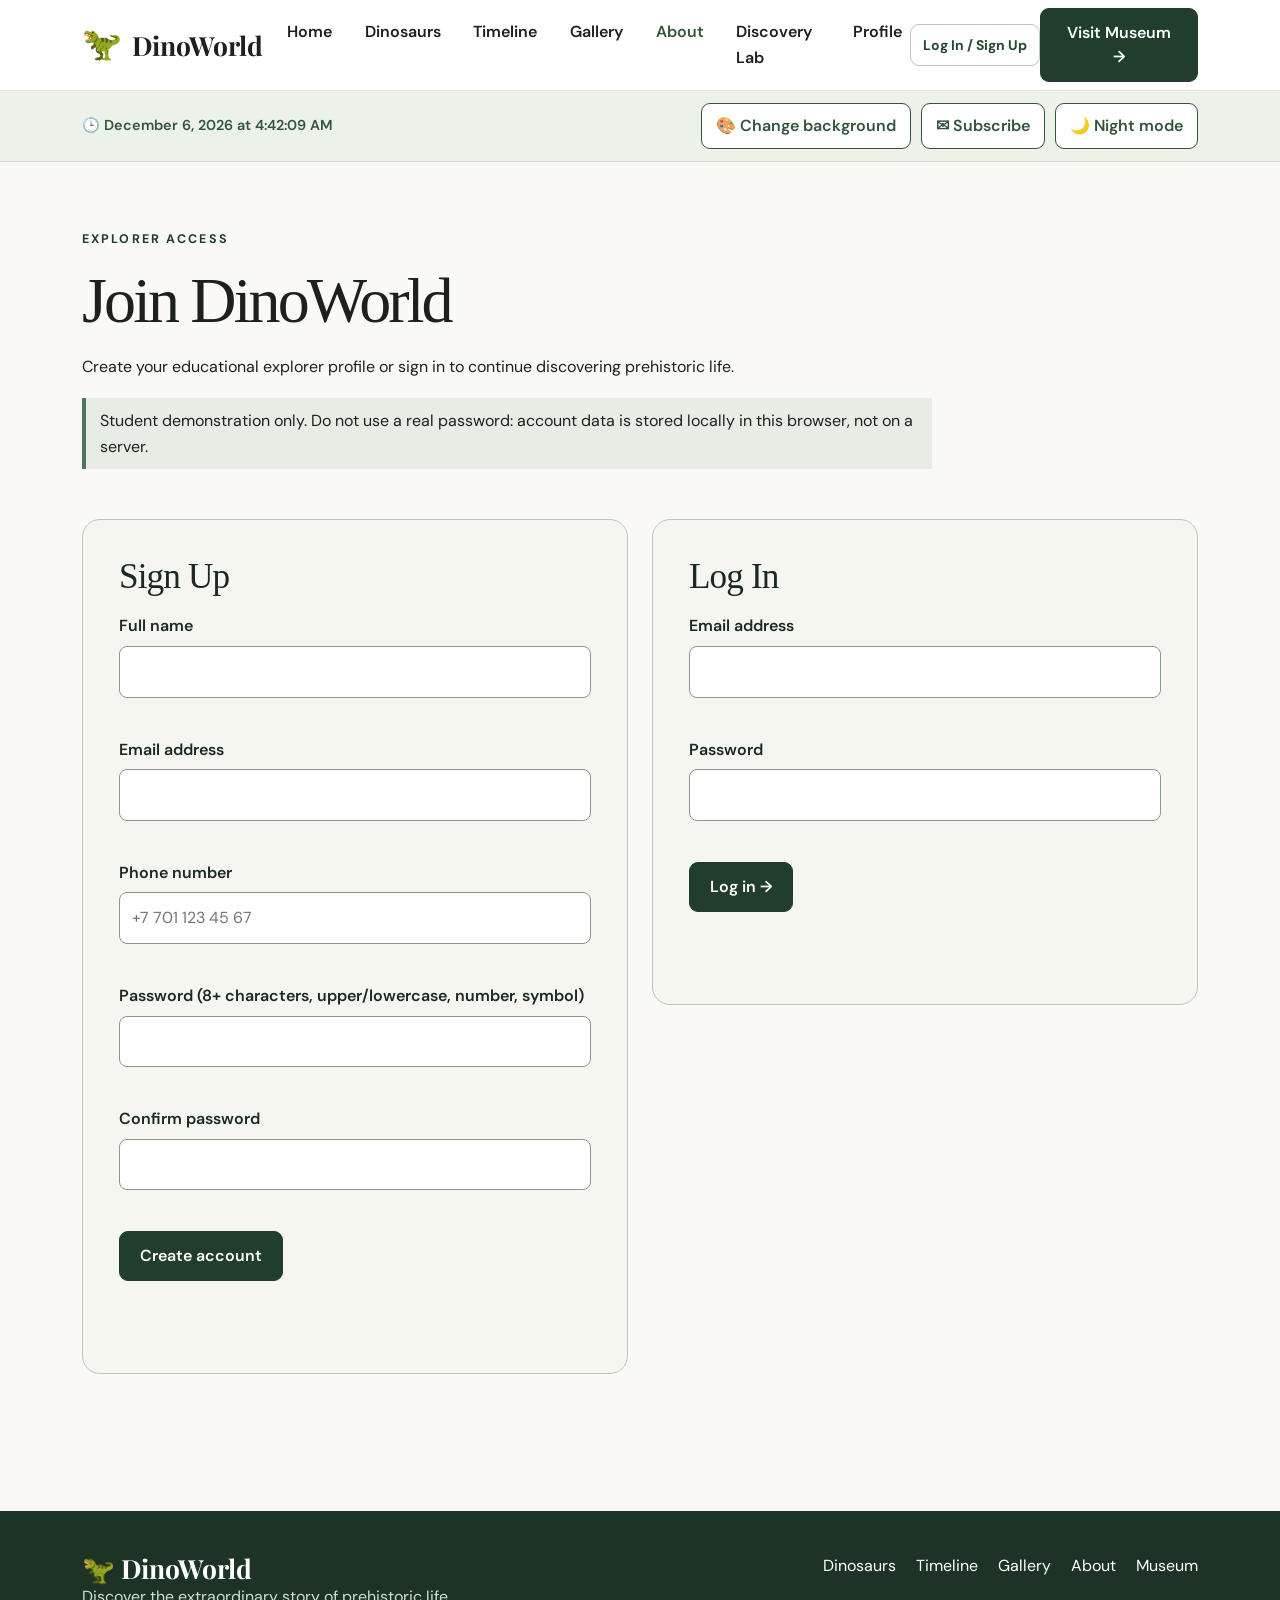
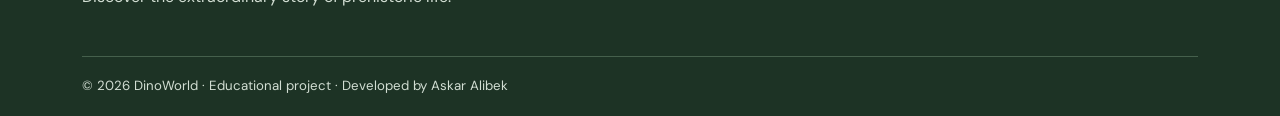
==== account.html @ 9ef6186b "Publish DinoWorld final project" ====
<!DOCTYPE html>
<html lang="en">
 <head>
  <meta charset="utf-8"/>
  <meta content="width=device-width, initial-scale=1" name="viewport"/>
  <title>
   Account | DinoWorld
  </title>
  <link href="https://cdn.jsdelivr.net/npm/bootstrap@5.3.3/dist/css/bootstrap.min.css" rel="stylesheet"/>
  <link href="css/style.css" rel="stylesheet"/>
 </head>
 <body>
  <header class="site-header">
   <nav aria-label="Main navigation" class="navbar navbar-expand-lg dino-navbar">
    <div class="container">
     <a class="navbar-brand brand" href="index.html">
      <span aria-hidden="true" class="brand-mark">
       🦖
      </span>
      DinoWorld
     </a>
     <button aria-controls="dinoNavigation" aria-expanded="false" aria-label="Toggle navigation" class="navbar-toggler" data-bs-target="#dinoNavigation" data-bs-toggle="collapse" type="button">
      <span class="navbar-toggler-icon">
      </span>
     </button>
     <div class="collapse navbar-collapse" id="dinoNavigation">
      <ul aria-label="Main pages" class="navbar-nav mx-auto mb-2 mb-lg-0">
       <li class="nav-item">
        <a class="nav-link" href="index.html">
         Home
        </a>
       </li>
       <li class="nav-item">
        <a class="nav-link" href="dinosaurs.html">
         Dinosaurs
        </a>
       </li>
       <li class="nav-item">
        <a class="nav-link" href="timeline.html">
         Timeline
        </a>
       </li>
       <li class="nav-item">
        <a class="nav-link" href="gallery.html">
         Gallery
        </a>
       </li>
       <li class="nav-item">
        <a aria-current="page" class="nav-link active" href="about.html">
         About
        </a>
       </li>
       <li class="nav-item">
        <a class="nav-link" href="discovery.html">
         Discovery Lab
        </a>
       </li>
       <li class="nav-item">
        <a class="nav-link" href="profile.html">
         Profile
        </a>
       </li>
      </ul>
      <a class="dino-signup-link" href="account.html">
       Log In / Sign Up
      </a>
      <a class="btn btn-success dino-btn nav-visit" href="museum.html">
       Visit Museum →
      </a>
     </div>
    </div>
   </nav>
  </header>
  <div class="a4-tools">
   <div class="container a4-tools-inner">
    <div aria-live="off" class="a4-clock">
     🕒
     <span id="a4-clock">
      Loading date and time...
     </span>
    </div>
    <div class="a4-tools-actions">
     <button class="a4-button" id="a4-color-button" type="button">
      🎨 Change background
     </button>
     <button class="a4-button" id="a4-open-popup" type="button">
      ✉ Subscribe
     </button>
     <button aria-pressed="false" class="a5-theme-button a4-button" type="button">
      🌙 Night mode
     </button>
    </div>
   </div>
  </div>
  <main>
   <section class="section final-intro">
    <div class="container">
     <div class="eyebrow">
      EXPLORER ACCESS
     </div>
     <h1>
      Join DinoWorld
     </h1>
     <p>
      Create your educational explorer profile or sign in to continue discovering prehistoric life.
     </p>
     <p class="final-warning">
      Student demonstration only. Do not use a real password: account data is stored locally in this browser, not on a server.
     </p>
     <div class="final-auth-grid">
      <div class="final-panel">
       <h2>
        Sign Up
       </h2>
       <form id="final-signup" novalidate="">
        <label for="reg-name">
         Full name
        </label>
        <input autocomplete="name" id="reg-name" name="name"/>
        <small class="final-error" data-error="name">
        </small>
        <label for="reg-email">
         Email address
        </label>
        <input autocomplete="email" id="reg-email" name="email"/>
        <small class="final-error" data-error="email">
        </small>
        <label for="reg-phone">
         Phone number
        </label>
        <input autocomplete="tel" id="reg-phone" name="phone" placeholder="+7 701 123 45 67" type="tel"/>
        <small class="final-error" data-error="phone">
        </small>
        <label for="reg-pass">
         Password (8+ characters, upper/lowercase, number, symbol)
        </label>
        <input autocomplete="new-password" id="reg-pass" name="password" type="password"/>
        <small class="final-error" data-error="password">
        </small>
        <label for="reg-confirm">
         Confirm password
        </label>
        <input autocomplete="new-password" id="reg-confirm" name="confirm" type="password"/>
        <small class="final-error" data-error="confirm">
        </small>
        <button class="btn btn-success dino-btn" type="submit">
         Create account
        </button>
        <p aria-live="polite" class="final-status" role="status">
        </p>
       </form>
      </div>
      <div class="final-panel">
       <h2>
        Log In
       </h2>
       <form id="final-login" novalidate="">
        <label for="login-email">
         Email address
        </label>
        <input autocomplete="email" id="login-email" name="email"/>
        <small class="final-error" data-error="email">
        </small>
        <label for="login-pass">
         Password
        </label>
        <input autocomplete="current-password" id="login-pass" name="password" type="password"/>
        <small class="final-error" data-error="password">
        </small>
        <button class="btn btn-success dino-btn" type="submit">
         Log in →
        </button>
        <p aria-live="polite" class="final-status" role="status">
        </p>
       </form>
      </div>
     </div>
    </div>
   </section>
  </main>
  <footer class="footer">
   <div class="container">
    <div class="footer-inner">
     <div>
      <a class="brand" href="index.html">
       🦖 DinoWorld
      </a>
      <p>
       Discover the extraordinary story of prehistoric life.
      </p>
     </div>
     <div class="footer-links">
      <a href="dinosaurs.html">
       Dinosaurs
      </a>
      <a href="timeline.html">
       Timeline
      </a>
      <a href="gallery.html">
       Gallery
      </a>
      <a href="about.html">
       About
      </a>
      <a href="museum.html">
       Museum
      </a>
     </div>
    </div>
    <div class="footer-bottom">
     © 2026 DinoWorld · Educational project · Developed by Askar Alibek
    </div>
   </div>
  </footer>
  <div class="a4-overlay" hidden="" id="a4-overlay">
   <div aria-labelledby="a4-dialog-title" aria-modal="true" class="a4-dialog" role="dialog">
    <button aria-label="Close popup" class="a4-close" id="a4-close-popup" type="button">
     ×
    </button>
    <div class="eyebrow">
     DinoWorld newsletter
    </div>
    <h2 id="a4-dialog-title">
     Stay curious
    </h2>
    <p>
     Get prehistoric discoveries in your inbox (demo form).
    </p>
    <form id="a4-subscribe-form" novalidate="">
     <label for="a4-subscribe-email">
      Email address
     </label>
     <input aria-describedby="a4-subscribe-error" autocomplete="email" id="a4-subscribe-email" name="email" type="text"/>
     <span class="a4-error" data-error-for="email" id="a4-subscribe-error">
     </span>
     <button class="a4-button" type="submit">
      Subscribe
     </button>
     <p aria-live="polite" id="a4-subscribe-status" role="status">
     </p>
    </form>
   </div>
  </div>
  <script src="https://cdn.jsdelivr.net/npm/bootstrap@5.3.3/dist/js/bootstrap.bundle.min.js">
  </script>
  <script defer="" src="js/main.js">
  </script>
  <script defer="" src="js/assignment6.js">
  </script>
  <script defer="" src="js/final.js">
  </script>
  <div aria-live="polite" id="a6-toast" role="status">
  </div>
 </body>
</html>
---- css/style.css ----
@import url('https://fonts.googleapis.com/css2?family=DM+Sans:wght@400;500;600;700&family=Playfair+Display:wght@500;600;700&display=swap');
:root {
    --green:#203e2b;
    --green2:#31563a;
    --cream:#faf9f5;
    --ink:#1c211c;
    --muted:#636961;
    --line:#e7e7df;
    --white:#fff;
    --radius:18px
}
* {
    box-sizing:border-box
}
html {
    scroll-behavior:smooth
}
body {
    margin:0;
    background:var(--cream);
    color:var(--ink);
    font-family:'DM Sans',Arial,sans-serif;
    font-size:16px;
    line-height:1.6
}
h1,h2,h3,.brand {
    font-family:'Playfair Display',Georgia,serif;
    line-height:1.17
}
h1 {
    font-size:clamp(2.8rem,5.3vw,5.2rem);
    letter-spacing:-.045em;
    margin:0 0 22px
}
h2 {
    font-size:clamp(2rem,3vw,3rem);
    margin:0 0 16px;
    letter-spacing:-.025em
}
h3 {
    font-size:1.45rem;
    margin:10px 0
}
p {
    margin:0 0 18px
}
a {
    color:inherit;
    text-decoration:none
}
img {
    display:block;
    max-width:100%;
    object-fit:cover
}
.container {
    width:min(1240px,calc(100% - 64px));
    margin:auto
}
.site-header {
    background:rgba(255,255,255,.96);
    border-bottom:1px solid var(--line)
}
.header-inner {
    min-height:84px;
    display:flex;
    align-items:center;
    justify-content:space-between;
    gap:22px
}
.brand {
    font-size:1.65rem;
    font-weight:700;
    display:flex;
    align-items:center;
    gap:10px;
    white-space:nowrap
}
.brand-mark {
    font-family:Arial;
    font-size:2rem;
    color:#806d48
}
.nav {
    display:flex;
    align-items:center;
    gap:clamp(12px,2.4vw,32px)
}
.nav a {
    font-size:.95rem;
    font-weight:600;
    border-bottom:2px solid transparent;
    padding:8px 0
}
.nav a:hover,.nav a.active {
    color:var(--green);
    border-color:var(--green)
}
.button {
    display:inline-flex;
    align-items:center;
    justify-content:center;
    gap:10px;
    border:1px solid var(--green);
    border-radius:12px;
    background:var(--green);
    color:white;
    padding:12px 22px;
    font-weight:700;
    font-size:.95rem;
    transition:transform .2s,background .2s,box-shadow .2s;
    cursor:pointer
}
.button:hover {
    transform:translateY(-2px);
    background:var(--green2);
    box-shadow:0 8px 22px #203e2b25
}
.button.outline {
    background:transparent;
    color:var(--green)
}
.button.outline:hover {
    background:#eaf0e9
}
.hero {
    min-height:440px;
    display:flex;
    align-items:center;
    background:linear-gradient(90deg,#f7f6f2 0%,#f7f6f2 34%,#f7f6f2ed 38%,#f7f6f200 59%),url('../images/hero.jpg') right center / auto 100% no-repeat
}
.hero-content {
    padding:72px 0;
    max-width:630px
}
.hero h1 span {
    color:var(--green)
}
.hero p {
    font-size:1.15rem;
    color:#4d554e;
    max-width:530px
}
.actions {
    display:flex;
    gap:16px;
    flex-wrap:wrap;
    margin-top:25px
}
.stats {
    background:#fff;
    border-bottom:1px solid var(--line)
}
.stats-inner {
    display:grid;
    grid-template-columns:repeat(4,1fr);
    gap:16px;
    padding:27px 0
}
.stat {
    display:flex;
    align-items:center;
    gap:15px;
    padding:5px 15px;
    border-right:1px solid var(--line)
}
.stat:last-child {
    border:0
}
.stat-icon {
    font-size:1.75rem
}
.stat strong {
    display:block;
    font-family:Georgia,serif;
    font-size:1.08rem
}
.stat small {
    color:var(--muted)
}
.section {
    padding:68px 0
}
.split {
    display:grid;
    grid-template-columns:1.1fr 1fr;
    gap:65px;
    align-items:center
}
.split img {
    width:100%;
    height:320px;
    border-radius:var(--radius)
}
.eyebrow {
    text-transform:uppercase;
    letter-spacing:.17em;
    font-weight:700;
    color:var(--green);
    font-size:.78rem;
    margin-bottom:14px
}
.page-intro {
    padding:68px 0 42px;
    background:radial-gradient(circle at 92% 8%,#e6eadc,transparent 32%),#f7f6f0
}
.page-intro p {
    max-width:660px;
    color:var(--muted);
    font-size:1.08rem
}
.grid {
    display:grid;
    grid-template-columns:repeat(3,1fr);
    gap:24px
}
.card {
    background:white;
    border:1px solid var(--line);
    border-radius:var(--radius);
    overflow:hidden;
    box-shadow:0 5px 20px #1a26120b;
    transition:transform .2s,box-shadow .2s
}
.card:hover {
    transform:translateY(-4px);
    box-shadow:0 14px 28px #1a261120
}
.card img {
    width:100%;
    height:210px
}
.card-body {
    padding:20px
}
.card-body p {
    color:var(--muted);
    font-size:.94rem
}
.tag {
    display:inline-block;
    border-radius:100px;
    background:#edf2e9;
    color:var(--green);
    font-size:.76rem;
    font-weight:700;
    padding:4px 11px
}
.card-link {
    color:var(--green);
    font-weight:700;
    border-bottom:1px solid var(--green)
}
.period {
    border-top:3px solid var(--green)
}
.gallery {
    display:grid;
    grid-template-columns:repeat(3,1fr);
    gap:16px
}
.gallery figure {
    margin:0;
    background:#fff;
    border:1px solid var(--line);
    border-radius:16px;
    overflow:hidden
}
.gallery img {
    width:100%;
    height:240px
}
.gallery figcaption {
    padding:12px 16px;
    font-weight:600
}
.table-wrap {
    overflow-x:auto;
    background:white;
    border:1px solid var(--line);
    border-radius:16px
}
table {
    width:100%;
    border-collapse:collapse;
    min-width:580px
}
th,td {
    text-align:left;
    padding:17px 20px;
    border-bottom:1px solid var(--line)
}
th {
    background:#eaf0e9;
    color:var(--green)
}
tr:last-child td {
    border-bottom:0
}
.form-card {
    background:#fff;
    padding:30px;
    border-radius:18px;
    border:1px solid var(--line)
}
.form-row {
    display:grid;
    grid-template-columns:1fr 1fr;
    gap:16px
}
.field {
    margin-bottom:18px
}
.field label {
    display:block;
    font-weight:700;
    margin-bottom:6px
}
.field input,.field select,.field textarea {
    width:100%;
    font:inherit;
    border:1px solid #cdd4cb;
    border-radius:10px;
    padding:12px 14px;
    background:#fff;
    color:var(--ink)
}
.field input:focus,.field select:focus,.field textarea:focus {
    outline:2px solid #9bbba0;
    outline-offset:1px
}
.field textarea {
    min-height:130px;
    resize:vertical
}
.radio-row {
    display:flex;
    gap:22px;
    flex-wrap:wrap
}
.radio-row label {
    font-weight:500
}
.radio-row input {
    width:auto
}
.note {
    background:#edf2e9;
    padding:17px 20px;
    border-radius:12px;
    color:#38533c;
    font-size:.93rem
}
.footer {
    background:#1d3325;
    color:#fff;
    margin-top:45px;
    padding:42px 0 20px
}
.footer-inner {
    display:flex;
    justify-content:space-between;
    gap:24px
}
.footer p,.footer small {
    color:#d2ded3
}
.footer-links {
    display:flex;
    gap:20px;
    flex-wrap:wrap
}
.footer a:hover {
    text-decoration:underline
}
.footer-bottom {
    border-top:1px solid #45604c;
    margin-top:28px;
    padding-top:18px;
    font-size:.83rem;
    color:#d2ded3
}
.pill-list {
    display:flex;
    gap:10px;
    flex-wrap:wrap;
    margin:20px 0 28px
}
.pill {
    border:1px solid #ccd5cb;
    border-radius:99px;
    padding:7px 16px;
    font-size:.9rem;
    background:#fff
}
.pill:first-child {
    background:var(--green);
    color:#fff
}
.team-grid {
    display:grid;
    grid-template-columns:repeat(3,1fr);
    gap:18px
}
.team-member {
    padding:30px 20px;
    background:#fff;
    border:1px solid var(--line);
    border-radius:16px;
    text-align:center
}
.avatar {
    display:grid;
    place-items:center;
    width:84px;
    height:84px;
    border-radius:50%;
    margin:0 auto 12px;
    background:#e5ece2;
    color:var(--green);
    font-family:Georgia,serif;
    font-size:2rem
}
.small {
    color:var(--muted);
    font-size:.9rem
}
.callout {
    background:#eaf0e9;
    padding:36px;
    border-radius:18px
}
.callout h2 {
    font-size:2rem
}
@media(max-width:950px) {
    .header-inner {
        flex-wrap:wrap;
        padding:14px 0
    }
    .nav {
        order:3;
        width:100%;
        justify-content:center;
        flex-wrap:wrap
    }
    .stats-inner {
        grid-template-columns:repeat(2,1fr)
    }
    .stat:nth-child(2) {
        border:0
    }
    .grid {
        grid-template-columns:repeat(2,1fr)
    }
    .split {
        gap:30px
    }
}
@media(max-width:650px) {
    .container {
        width:min(100% - 32px,1240px)
    }
    .header-inner {
        justify-content:center
    }
    .header-inner>.button {
        display:none
    }
    .nav {
        gap:13px
    }
    .nav a {
        font-size:.8rem
    }
    .hero {
        background:linear-gradient(90deg,#f7f6f2ed,#f7f6f2c4),url('../images/hero.jpg') right center / auto 100%
    }
    .hero-content {
        padding:55px 0
    }
    .hero p {
        font-size:1rem
    }
    .stats-inner,.grid,.gallery,.team-grid,.split,.form-row {
        grid-template-columns:1fr
    }
    .stat {
        border-right:0;
        border-bottom:1px solid var(--line)
    }
    .stat:last-child {
        border:0
    }
    .section {
        padding:45px 0
    }
    .page-intro {
        padding:46px 0 25px
    }
    .split img {
        height:230px
    }
    .footer-inner {
        flex-direction:column
    }
    .gallery img {
        height:220px
    }
}

/* ==========================================================
   ASSIGNMENT 2 — FLEXBOX AND CSS GRID
   ========================================================== */

/* Task 1: Flexbox navigation with a left-aligned logo and links */
.header-inner {
    display: flex;
    align-items: center;
    justify-content: space-between;
    gap: 24px;
}
.nav {
    display: flex;
    align-items: center;
    justify-content: center;
    gap: clamp(14px, 2.3vw, 34px);
}

/* Task 2: Equal-height Flexbox dinosaur cards */
.dinosaur-cards .card {
    display: flex;
    flex-direction: column;
    height: 100%;
}
.dinosaur-cards .card img {
    flex: 0 0 auto;
}
.flex-card-body {
    display: flex;
    flex: 1;
    flex-direction: column;
    align-items: flex-start;
    gap: 8px;
}
.flex-card-body p {
    flex: 1;
    margin-bottom: 10px;
}
.card-button {
    display: inline-flex;
    align-items: center;
    border: 1px solid var(--green);
    border-radius: 10px;
    padding: 9px 14px;
    background: var(--green);
    color: #fff;
    text-decoration: none;
    transition: background .25s ease, transform .25s ease;
}
.card-button:hover {
    background: var(--green2);
    transform: translateY(-2px);
}

/* Task 3: Grid Areas — header, sidebar, main content, footer */
.directory-layout {
    display: grid;
    grid-template-columns: minmax(215px, 260px) minmax(0, 1fr);
    grid-template-areas: "sidebar content";
    align-items: start;
    gap: 30px;
}
.directory-sidebar {
    grid-area: sidebar;
    background: #eef2e9;
    border: 1px solid var(--line);
    border-radius: var(--radius);
    padding: 24px;
}
.directory-sidebar h2 {
    font-size: 1.55rem;
}
.directory-sidebar h3 {
    font-size: 1.08rem;
    margin-top: 20px;
}
.directory-sidebar ul {
    list-style: none;
    padding: 0;
    margin: 0;
}
.directory-sidebar li + li {
    margin-top: 8px;
}
.directory-sidebar a:hover {
    text-decoration: underline;
    color: var(--green2);
}
.directory-main {
    grid-area: content;
    min-width: 0;
}
.directory-main > h2 {
    font-size: 2rem;
}
.sidebar-note {
    margin-top: 25px;
    padding: 16px;
    border-radius: 12px;
    background: #fff;
}
.sidebar-note p {
    font-size: .87rem;
    margin: 5px 0 0;
}
.dinosaur-cards {
    grid-template-columns: repeat(3, minmax(0, 1fr));
    gap: 16px;
}
.dinosaur-cards .card img {
    height: 160px;
}
.dinosaur-cards .card-body {
    padding: 16px;
}
.dinosaur-cards h3 {
    font-size: 1.2rem;
}

/* Task 4: Nine-image CSS Grid gallery and hover captions */
.gallery {
    display: grid;
    grid-template-columns: repeat(3, minmax(0, 1fr));
    gap: 20px;
}
.gallery-item {
    position: relative;
    isolation: isolate;
    overflow: hidden;
    border-radius: 16px;
}
.gallery-item img {
    width: 100%;
    height: 245px;
    object-fit: cover;
    transition: transform .35s ease;
}
.gallery-item figcaption {
    position: absolute;
    inset: auto 0 0;
    padding: 30px 16px 14px;
    background: linear-gradient(transparent, rgba(9, 27, 17, .88));
    color: white;
    opacity: 0;
    transform: translateY(12px);
    transition: opacity .25s ease, transform .25s ease;
}
.gallery-item:hover img,
.gallery-item:focus-within img {
    transform: scale(1.06);
}
.gallery-item:hover figcaption,
.gallery-item:focus-within figcaption {
    opacity: 1;
    transform: translateY(0);
}

/* Responsive layouts — expanded further in Assignment 3 */
@media (max-width: 1100px) {
    .dinosaur-cards { grid-template-columns: repeat(2, minmax(0, 1fr)); }
}
@media (max-width: 760px) {
    .directory-layout {
        grid-template-columns: 1fr;
        grid-template-areas: "sidebar" "content";
    }
    .directory-sidebar { padding: 20px; }
    .gallery { grid-template-columns: repeat(2, minmax(0, 1fr)); }
    .gallery-item figcaption { opacity: 1; transform: none; }
}
@media (max-width: 540px) {
    .dinosaur-cards, .gallery { grid-template-columns: 1fr; }
    .dinosaur-cards .card img { height: 220px; }
}


/* Assignment 3 — Bootstrap and responsive media queries */
/* Keep DinoWorld's existing colors and typography while using Bootstrap components. */
.dino-navbar { min-height: 84px; background: #fff; }
.dino-navbar .navbar-brand { color: var(--ink); font-size: 1.65rem; }
.dino-navbar .navbar-nav { gap: clamp(4px, 1.3vw, 18px); }
.dino-navbar .nav-link { color: var(--ink); font-weight: 600; padding: 10px 12px; }
.dino-navbar .nav-link:hover, .dino-navbar .nav-link.active { color: var(--green2); }
.dino-navbar .navbar-toggler { border-color: #cbd7cd; }
.btn-success.dino-btn, .btn-success.dino-btn:hover { background-color: var(--green); border-color: var(--green); color: white; }
.btn-outline-success.dino-btn { border-color: var(--green); color: var(--green); }
.btn-outline-success.dino-btn:hover { background: var(--green); color: #fff; }
.dino-btn { border-radius: 9px; padding: 12px 20px; font-weight: 600; }
.bootstrap-showcase .showcase-image { width: 100%; height: 330px; object-fit: cover; }
.bootstrap-dino-card { border-radius: 16px; overflow: hidden; border-color: var(--line); box-shadow: 0 8px 25px rgba(0,0,0,.045); }
.bootstrap-dino-card .card-img-top { height: 230px; object-fit: cover; }
.bootstrap-dino-card .card-title { font-size: 1.5rem; }
.bootstrap-dino-card .card-body { padding: 22px; }
.bootstrap-dino-card .btn { align-self: flex-start; }
.dino-carousel-section { max-width: 1050px; margin: auto; }
#dinoCarousel { border-radius: 18px; overflow: hidden; background: #18261d; }
#dinoCarousel .carousel-item img { height: 510px; object-fit: cover; }
#dinoCarousel .carousel-caption { background: linear-gradient(transparent, rgba(0,0,0,.65)); left: 0; right: 0; bottom: 0; padding: 55px 20px 25px; }
#dinoCarousel .carousel-caption h3 { color: #fff; }
.bootstrap-contact-form .form-control, .bootstrap-contact-form .form-select { border: 1px solid #d6ded5; border-radius: 9px; padding: 12px 14px; }
.bootstrap-contact-form .form-control:focus, .bootstrap-contact-form .form-select:focus { border-color: var(--green2); box-shadow: 0 0 0 .2rem rgba(49,86,58,.14); }
.bootstrap-contact-form .form-check-input:checked { background-color: var(--green); border-color: var(--green); }
/* Task 2: CSS-only card layout (no Bootstrap grid classes). */
.media-query-cards { display: grid; grid-template-columns: repeat(3, minmax(0, 1fr)); gap: 22px; }
.mq-card { background: white; border: 1px solid var(--line); border-radius: 16px; padding: 15px; }
.mq-card img { width: 100%; height: 190px; border-radius: 10px; object-fit: cover; }
.mq-card h3 { margin: 15px 0 8px; }
/* Task 1: typography changes on tablet and mobile. */
@media (max-width: 991.98px) {
  h1 { font-size: 3.3rem; }
  h2 { font-size: 2.3rem; }
  .dino-navbar .navbar-collapse { padding: 16px 0 22px; }
  .nav-visit { margin-top: 12px; }
  .media-query-cards { grid-template-columns: repeat(2, minmax(0, 1fr)); }
}
@media (max-width: 575.98px) {
  h1 { font-size: 2.35rem; }
  h2 { font-size: 1.85rem; }
  h3 { font-size: 1.25rem; }
  .container { width: calc(100% - 32px); }
  .media-query-cards { grid-template-columns: 1fr; }
  #dinoCarousel .carousel-item img { height: 280px; }
  .bootstrap-showcase .showcase-image { height: 230px; }
  .dino-navbar .navbar-brand { font-size: 1.4rem; }
}


/* Assignment 4 — interactive JavaScript components */
.a4-tools { background:#edf2e9; border-bottom:1px solid #d6dfd2; padding:12px 0; }
.a4-tools-inner { display:flex; align-items:center; justify-content:space-between; flex-wrap:wrap; gap:12px; }
.a4-tools-actions { display:flex; flex-wrap:wrap; align-items:center; gap:10px; }
.a4-clock { color:#31543c; font-size:.9rem; font-weight:600; }
.a4-button { border:1px solid #31543c; color:#31543c; background:white; border-radius:9px; padding:9px 14px; font-weight:600; cursor:pointer; }
.a4-button:hover,.a4-button:focus-visible { background:#31543c; color:white; }
.a4-faq { max-width:850px; margin:0 auto; }
.a4-faq-item { border:1px solid #d6dfd2; border-radius:12px; margin-bottom:12px; overflow:hidden; background:#fff; }
.a4-faq-question { width:100%; border:0; background:transparent; text-align:left; padding:20px 22px; display:flex; justify-content:space-between; gap:12px; color:#223a2a; font-size:1.05rem; font-weight:700; cursor:pointer; }
.a4-faq-question:focus-visible { outline:3px solid #6f9a72; outline-offset:-3px; }
.a4-faq-question::after { content:'+'; font-size:1.3rem; }
.a4-faq-question[aria-expanded='true']::after { content:'−'; }
.a4-faq-answer { display:grid; grid-template-rows:0fr; transition:grid-template-rows .3s ease; }
.a4-faq-answer.is-open { grid-template-rows:1fr; }
.a4-faq-answer > div { overflow:hidden; min-height:0; }
.a4-faq-answer p { padding:0 22px 20px; margin:0; }
.a4-overlay[hidden] { display:none; }
.a4-overlay { position:fixed; inset:0; background:rgba(8,22,12,.7); display:grid; place-items:center; z-index:2000; padding:20px; }
.a4-dialog { position:relative; width:min(100%,500px); max-height:90vh; overflow:auto; background:#fff; border-radius:18px; padding:32px; box-shadow:0 20px 80px #0004; }
.a4-close { position:absolute; right:14px; top:10px; border:0; background:transparent; font-size:2rem; cursor:pointer; }
.a4-dialog label,.a4-signup label { display:block; margin-top:13px; font-weight:600; }
.a4-dialog input,.a4-signup input { width:100%; padding:12px; border:1px solid #c8d6c9; border-radius:9px; margin-top:5px; }
.a4-error { color:#b3261e; font-size:.85rem; min-height:1.25em; display:block; }
.a4-invalid { border-color:#b3261e!important; }
.a4-success { color:#21633c; font-weight:600; margin-top:12px; }
.a4-signup { background:#f4f7f1; border:1px solid #d6dfd2; border-radius:18px; padding:28px; max-width:720px; }
.a4-signup .a4-button,.a4-dialog .a4-button { background:#31543c; color:#fff; margin-top:16px; }
.a4-signup .a4-button:hover,.a4-dialog .a4-button:hover { background:#1d3925; }
body.a4-bg-1 { background-color:#f4f8ed; }
body.a4-bg-2 { background-color:#edf5f8; }
body.a4-bg-3 { background-color:#fff3e9; }
body.a4-bg-1 main,body.a4-bg-2 main,body.a4-bg-3 main { background:transparent; }
@media(max-width:600px){ .a4-tools-inner { align-items:flex-start; } .a4-dialog { padding:26px 20px; } }
@media(prefers-reduced-motion:reduce){ .a4-faq-answer { transition:none; } }

/* Assignment 5: theme, interactive directory and visit wizard */
body.a5-dark { --cream:#141d18; --ink:#f3f4ed; --muted:#c4d0c4; --line:#435347; --white:#23332a; --green:#c7e2bc; --green2:#a5d2a3; background:var(--cream);color:var(--ink); }
body.a5-dark .site-header,body.a5-dark .card,body.a5-dark .directory-sidebar,body.a5-dark .form-card,body.a5-dark .a5-wizard { background:#23332a;color:var(--ink); }
body.a5-dark .nav-link,body.a5-dark .brand,body.a5-dark .card h3,body.a5-dark .directory-sidebar a {color:var(--ink)!important}
body.a5-dark .a4-tools,body.a5-dark .page-intro {background:#1e2b22;color:var(--ink)}
body.a5-dark input,body.a5-dark select,body.a5-dark textarea {background:#17241c;color:#f3f4ed;border-color:#536455}
body.a5-dark .btn-success,body.a5-dark .dino-btn {background:#355e40;color:white;border-color:#355e40}
.a5-explorer {display:flex;flex-wrap:wrap;gap:14px 22px;align-items:end;margin:18px 0 24px;padding:20px;border:1px solid var(--line);border-radius:16px;background:var(--white)}
.a5-search {flex:1 1 220px}.a5-search label,.a5-step label {display:block;font-weight:700;margin-bottom:6px}
.a5-search input,.a5-step input,.a5-step select {width:100%;padding:10px 12px;border:1px solid #9da99b;border-radius:9px;background:var(--white);color:var(--ink)}
.a5-filters {display:flex;gap:8px;flex-wrap:wrap}.a5-filter,.a5-read-more,.a5-sound,.a5-wizard-actions button {border:1px solid #7b9d7b;background:transparent;color:var(--ink);border-radius:9px;padding:9px 13px;cursor:pointer;font-weight:600}
.a5-filter.active,.a5-wizard-actions button:last-child {background:#31563a;color:#fff}
#a5-result-count {flex-basis:100%;margin:0;color:var(--muted)}
.a5-read-more,.a5-sound {margin-top:10px;margin-right:7px;font-size:13px}.a5-extra {margin:12px 0 0;font-size:14px;color:var(--muted)}
.a5-card-pop {animation:a5-pop .38s ease-out}@keyframes a5-pop {0%{transform:scale(1)}50%{transform:scale(1.035)}100%{transform:scale(1)}}
.a5-wizard {margin:28px auto;padding:24px;background:var(--white);border:1px solid var(--line);border-radius:18px;max-width:750px}
.a5-step-error {color:#c33;font-size:14px}.a5-wizard-actions {display:flex;gap:12px;margin-top:16px}
.a5-step[hidden],.a5-extra[hidden],article[hidden],#a5-no-results[hidden] {display:none!important}
@media(max-width:600px){.a5-explorer{padding:14px}.a5-filters{width:100%}.a5-filter{flex:1}}
@media(prefers-reduced-motion:reduce){.a5-card-pop{animation:none}}

/* Assignment 5 fix: complete, readable night theme across every page. */
body.a5-dark {
    color-scheme: dark;
    --green: #b5d9af;
    --green2: #a1c99c;
    --cream: #141d18;
    --ink: #f3f4ed;
    --muted: #c4d0c4;
    --line: #435347;
    --white: #23332a;
    background: var(--cream);
    color: var(--ink);
}
body.a5-dark .site-header,
body.a5-dark .dino-navbar,
body.a5-dark .stats,
body.a5-dark .card,
body.a5-dark .gallery figure,
body.a5-dark .table-wrap,
body.a5-dark .form-card,
body.a5-dark .mq-card,
body.a5-dark .a4-faq-item,
body.a5-dark .a4-dialog,
body.a5-dark .a4-signup,
body.a5-dark .a5-explorer,
body.a5-dark .a5-wizard {
    background: #23332a;
    color: #f3f4ed;
    border-color: #435347;
}
body.a5-dark .hero {
    background: linear-gradient(90deg, #141d18 0%, #141d18 29%, rgba(20,29,24,.97) 36%, rgba(20,29,24,.72) 47%, rgba(20,29,24,0) 68%), url('../images/hero.jpg') right center / auto 100% no-repeat;
}
body.a5-dark .hero h1,
body.a5-dark .hero p,
body.a5-dark .hero-content,
body.a5-dark .stat,
body.a5-dark .stat strong,
body.a5-dark .card h3,
body.a5-dark .gallery figcaption,
body.a5-dark .brand,
body.a5-dark .nav-link,
body.a5-dark .nav a,
body.a5-dark .a4-faq-question,
body.a5-dark .a4-dialog h2,
body.a5-dark .a4-dialog p {
    color: #f3f4ed !important;
}
body.a5-dark .hero h1 span,
body.a5-dark .eyebrow,
body.a5-dark .card-link { color: #b5d9af !important; }
body.a5-dark .page-intro {
    background: radial-gradient(circle at 92% 8%, #2b4433, transparent 35%), #1b2920;
    color: #f3f4ed;
}
body.a5-dark .page-intro p,
body.a5-dark .card-body p,
body.a5-dark .stat small,
body.a5-dark .muted { color: #c4d0c4; }
body.a5-dark .note,
body.a5-dark .tag,
body.a5-dark .pill,
body.a5-dark .a4-tools,
body.a5-dark .a4-faq-answer,
body.a5-dark .a5-filter,
body.a5-dark .a5-read-more,
body.a5-dark .a5-sound {
    background: #304638;
    color: #f3f4ed;
    border-color: #526957;
}
body.a5-dark th { background: #304638; color: #f3f4ed; }
body.a5-dark td { background: #23332a; color: #f3f4ed; }
body.a5-dark .field input,
body.a5-dark .field select,
body.a5-dark .field textarea,
body.a5-dark .form-control,
body.a5-dark .form-select,
body.a5-dark .a5-search input,
body.a5-dark .a5-step input,
body.a5-dark .a5-step select {
    background: #17241c;
    color: #f3f4ed;
    border-color: #536455;
}
body.a5-dark input::placeholder,
body.a5-dark textarea::placeholder { color: #b6c7b8; opacity: 1; }
body.a5-dark .a4-button { background: #304638; color: #f3f4ed; border-color: #78967c; }
body.a5-dark .a4-button:hover { background: #42694c; }
body.a5-dark .button,
body.a5-dark .btn-success.dino-btn,
body.a5-dark .a5-filter.active { background: #355e40; border-color: #648a6c; color: white; }
body.a5-dark .btn-outline-success.dino-btn { background: transparent; color: #d5eed0; border-color: #9fcca0; }
body.a5-dark .btn-outline-success.dino-btn:hover { background: #355e40; color: white; }
body.a5-dark .footer { background: #0c1510; }
body.a5-dark .footer p,
body.a5-dark .footer small { color: #d2ded3; }
body.a5-dark.a4-bg-1,
body.a5-dark.a4-bg-2,
body.a5-dark.a4-bg-3 { background: #141d18; }
@media (max-width: 768px) {
    body.a5-dark .hero {
        background: linear-gradient(90deg, rgba(20,29,24,.96), rgba(20,29,24,.8)), url('../images/hero.jpg') right center / auto 100% no-repeat;
    }
}

/* Assignment 5: complete dark palette — explicit overrides for legacy fixed colors. */
body.a5-dark { --green:#b6dbb0; --green2:#a3cba1; --cream:#121c16; --white:#223329; --ink:#f5f6ef; --muted:#c5d1c4; --line:#4b6051; background:#121c16 !important; color:#f5f6ef; }
body.a5-dark main, body.a5-dark section, body.a5-dark .container { color:inherit; }
body.a5-dark .site-header, body.a5-dark .dino-navbar, body.a5-dark .stats, body.a5-dark .stat, body.a5-dark .page-intro, body.a5-dark .a4-tools { background:#1b2a21 !important; color:#f5f6ef !important; border-color:#425848; }
body.a5-dark .hero { background:linear-gradient(90deg,#18271e 0%,#18271e 28%,#18271ef0 37%,#18271e00 66%),url('../images/hero.jpg') right center / auto 100% no-repeat !important; }
body.a5-dark .hero h1, body.a5-dark .hero p, body.a5-dark .hero .eyebrow, body.a5-dark .hero-content, body.a5-dark .hero strong { color:#f5f6ef !important; }
body.a5-dark .hero h1 span {color:#b6dbb0 !important;}
body.a5-dark .card, body.a5-dark .mq-card, body.a5-dark .team-member, body.a5-dark .callout, body.a5-dark .pill, body.a5-dark .a4-faq-item, body.a5-dark .a4-dialog, body.a5-dark .a4-signup, body.a5-dark .directory-sidebar, body.a5-dark .form-card, body.a5-dark .a5-wizard, body.a5-dark .a5-explorer { background:#223329 !important; color:#f5f6ef !important; border-color:#4b6051 !important; }
body.a5-dark .cta, body.a5-dark .cta-banner, body.a5-dark .feature, body.a5-dark .feature-box, body.a5-dark .highlight, body.a5-dark .fact, body.a5-dark .fact-box, body.a5-dark .did-you-know { background:#283e30 !important; color:#f5f6ef !important; border-color:#4b6051 !important; }
body.a5-dark .card *, body.a5-dark .mq-card *, body.a5-dark .team-member *, body.a5-dark .callout *, body.a5-dark .a4-faq-item *, body.a5-dark .a4-dialog *, body.a5-dark .a4-signup *, body.a5-dark .cta *, body.a5-dark .fact *, body.a5-dark .did-you-know * { color:inherit; }
body.a5-dark .avatar {background:#395443 !important;color:#d7f1cf !important;}
body.a5-dark .nav a, body.a5-dark .brand, body.a5-dark h1, body.a5-dark h2, body.a5-dark h3, body.a5-dark h4, body.a5-dark p, body.a5-dark label, body.a5-dark .small {color:inherit;}
body.a5-dark .button:not(.outline), body.a5-dark .btn-success, body.a5-dark .dino-btn:not(.btn-outline-success) {background:#365d42 !important;color:#fff !important;border-color:#618569 !important;}
body.a5-dark .button.outline, body.a5-dark .a4-button, body.a5-dark .a5-filter, body.a5-dark .a5-read-more, body.a5-dark .a5-sound {background:#2a4031;color:#f5f6ef;border-color:#7b9d7b;}
body.a5-dark .a5-filter.active {background:#477b52;color:#fff;}
body.a5-dark input,body.a5-dark select,body.a5-dark textarea,body.a5-dark .form-control {background:#17241c !important;color:#f5f6ef !important;border-color:#647b68 !important;}
body.a5-dark input::placeholder,body.a5-dark textarea::placeholder {color:#aab9a9;}
body.a5-dark .a4-faq-question {color:#f5f6ef !important;}
body.a5-dark .a4-close {color:#f5f6ef;}
body.a5-dark .stats-inner, body.a5-dark .stat, body.a5-dark .split, body.a5-dark .gallery, body.a5-dark .grid {border-color:#425848;}
@media(max-width:650px) { body.a5-dark .hero {background:linear-gradient(90deg,#18271ef5,#18271edc),url('../images/hero.jpg') right center / auto 100% no-repeat !important;} }

/* Assignment 6 — jQuery additions | Askar Alibek */
#a6-progress{position:fixed;top:0;left:0;height:5px;width:0;background:linear-gradient(90deg,#72bf79,#d5aa4a,#77b4c8);z-index:99999;transition:width .08s linear}
#a6-toast{display:none;position:fixed;bottom:22px;right:22px;z-index:99999;background:#183d2a;color:#fff;border:1px solid #7db48b;border-radius:12px;padding:14px 20px;box-shadow:0 12px 30px #0003;max-width:min(340px,90vw)}
.a6-search-panel,.a6-copy-panel,.a6-count-section{padding:24px;margin:25px auto;border:1px solid #b5c9b6;border-radius:16px;background:#f4f8f2;color:#173a28}
.a6-search-panel h2{font-size:1.5rem}.a6-search-panel h2 small{font-size:.85rem;font-weight:400}
.a6-search-panel label{display:block;margin:10px 0 8px;font-weight:600}
.a6-search-wrap{position:relative;max-width:620px}
#a6-search{display:block;width:100%;padding:13px 15px;border-radius:9px;border:1px solid #719b7b;background:#fff;color:#183c27}
#a6-suggestions{position:absolute;top:100%;left:0;right:0;z-index:100;background:#fff;color:#173a28;border:1px solid #8ba893;border-radius:8px;list-style:none;padding:4px;margin:2px 0;box-shadow:0 10px 22px #0002;max-height:250px;overflow:auto}
#a6-suggestions[hidden]{display:none}
#a6-suggestions button{display:block;width:100%;padding:10px;text-align:left;border:0;background:transparent;color:inherit;cursor:pointer}
#a6-suggestions button:hover,#a6-suggestions button:focus{background:#d9e9d8}
.a6-tip{font-size:.88rem;opacity:.8}.a6-mark{background:#f8d36d;color:#242019;padding:0 2px;border-radius:3px}
.a6-copy-panel button{background:#254d34;color:white;border:0;border-radius:8px;padding:10px 15px;cursor:pointer}
.a6-counter-grid{display:grid;grid-template-columns:repeat(3,minmax(0,1fr));gap:16px;text-align:center}
.a6-counter-grid strong{font-size:clamp(1.1rem,2.4vw,1.8rem);display:block}
.a6-spinner{display:inline-block;width:16px;height:16px;border:2px solid #ffffff77;border-top-color:#fff;border-radius:50%;animation:a6-spin .7s linear infinite;vertical-align:middle;margin-right:5px}
@keyframes a6-spin{to{transform:rotate(360deg)}}
.a6-lazy{background:#dbe5d9;min-height:80px}
body.a5-dark .a6-search-panel,body.a5-dark .a6-copy-panel,body.a5-dark .a6-count-section{background:#20352a;color:#f3f8f1;border-color:#4a6a54}
body.a5-dark #a6-search,body.a5-dark #a6-suggestions{background:#182b20;color:#f3f8f1;border-color:#64836c}
body.a5-dark #a6-suggestions button:hover{background:#35503b}
body.a5-dark .a6-copy-panel button{background:#477452}
@media(max-width:650px){.a6-counter-grid{grid-template-columns:1fr}.a6-search-panel,.a6-copy-panel,.a6-count-section{padding:16px}}

/* Home hero: feather the photograph into the page without scaling or moving the dinosaur. */
.hero {
    position: relative;
    isolation: isolate;
    background: #f7f6f2 !important;
    overflow: hidden;
}
.hero::before {
    content: "";
    position: absolute;
    inset: 0;
    z-index: -1;
    background: url('../images/hero.jpg') right center / auto 100% no-repeat;
    -webkit-mask-image: linear-gradient(to right, transparent 0%, transparent 29%, rgba(0,0,0,.2) 35%, black 47%);
    mask-image: linear-gradient(to right, transparent 0%, transparent 29%, rgba(0,0,0,.2) 35%, black 47%);
}
.hero-content { position: relative; z-index: 1; }
body.a5-dark .hero { background: #18271e !important; }
body.a5-dark .hero::before {
    -webkit-mask-image: linear-gradient(to right, transparent 0%, transparent 29%, rgba(0,0,0,.2) 35%, black 47%);
    mask-image: linear-gradient(to right, transparent 0%, transparent 29%, rgba(0,0,0,.2) 35%, black 47%);
}
/* The supplied photos are clean images; text stays in the card body. */
.bootstrap-dino-card .card-img-top { width: 100%; height: 230px; object-fit: cover; object-position: center; }
@media (max-width: 650px) {
    .hero::before { opacity: .35; -webkit-mask-image: linear-gradient(to right, transparent 0%, black 100%); mask-image: linear-gradient(to right, transparent 0%, black 100%); }
}

/* Keep the complete dinosaur visible in portrait and square photos. */
.bootstrap-dino-card img[src*="species-velociraptor"],
.bootstrap-dino-card img[data-src*="species-velociraptor"],
.bootstrap-dino-card img[src*="species-spinosaurus"],
.bootstrap-dino-card img[data-src*="species-spinosaurus"] {
    object-fit: contain !important;
    object-position: center center;
    background-color: #e8e7df;
}
body.a5-dark .bootstrap-dino-card img[data-src*="species-velociraptor"],
body.a5-dark .bootstrap-dino-card img[data-src*="species-spinosaurus"] {
    background-color: #26342c;
}

/* Assignment 6 correction: actual catalog cards use .dinosaur-cards .card,
   not .bootstrap-dino-card. Show the complete uploaded photos. */
.dinosaur-cards .card img[data-src="images/species-velociraptor.jpg"],
.dinosaur-cards .card img[src="images/species-velociraptor.jpg"],
.dinosaur-cards .card img[data-src="images/species-spinosaurus.jpg"],
.dinosaur-cards .card img[src="images/species-spinosaurus.jpg"] {
    width: 100%;
    height: 210px;
    object-fit: contain !important;
    object-position: center center !important;
    background: #e8e7df;
}
body.a5-dark .dinosaur-cards .card img[data-src="images/species-velociraptor.jpg"],
body.a5-dark .dinosaur-cards .card img[src="images/species-velociraptor.jpg"],
body.a5-dark .dinosaur-cards .card img[data-src="images/species-spinosaurus.jpg"],
body.a5-dark .dinosaur-cards .card img[src="images/species-spinosaurus.jpg"] {
    background: #26342c;
}


/* Visual refinement: keep hero copy entirely in the left column. */
.hero { position:relative; isolation:isolate; background:#f7f6f2 !important; overflow:hidden; }
.hero .container { position:relative; z-index:2; }
.hero-content { max-width:520px; width:100%; padding:72px 0; }
.hero h1 { font-size:clamp(2.65rem,3.8vw,4.15rem); line-height:1.12; overflow-wrap:normal; }
.hero p { max-width:500px; }
.hero::before {
    content:""; position:absolute; inset:0; z-index:0;
    background:url('../images/hero.jpg') right center / auto 100% no-repeat;
    -webkit-mask-image:linear-gradient(to right,transparent 0%,transparent 43%,rgba(0,0,0,.12) 50%,black 64%);
    mask-image:linear-gradient(to right,transparent 0%,transparent 43%,rgba(0,0,0,.12) 50%,black 64%);
}
body.a5-dark .hero { background:#18271e !important; }
body.a5-dark .hero::before {
    -webkit-mask-image:linear-gradient(to right,transparent 0%,transparent 43%,rgba(0,0,0,.12) 50%,black 64%);
    mask-image:linear-gradient(to right,transparent 0%,transparent 43%,rgba(0,0,0,.12) 50%,black 64%);
}
/* Wide compositions fill every pixel of the card, retaining the whole subject. */
.dinosaur-cards .card img[src*="-wide.jpg"],
.dinosaur-cards .card img[data-src*="-wide.jpg"] {
    width:100%; height:190px; object-fit:cover !important;
    object-position:center center !important; background:transparent !important;
}
@media (max-width:1000px) {
    .hero-content { max-width:490px; }
    .hero h1 { font-size:clamp(2.55rem,4.3vw,3.55rem); }
    .hero::before, body.a5-dark .hero::before {
        -webkit-mask-image:linear-gradient(to right,transparent 0%,transparent 48%,black 78%);
        mask-image:linear-gradient(to right,transparent 0%,transparent 48%,black 78%);
    }
}
@media (max-width:650px) {
    .hero-content { max-width:100%; padding:58px 0; }
    .hero h1 { font-size:clamp(2.4rem,9vw,3.4rem); }
    .hero::before, body.a5-dark .hero::before {
        opacity:.2;
        -webkit-mask-image:linear-gradient(to right,transparent 0%,black 100%);
        mask-image:linear-gradient(to right,transparent 0%,black 100%);
    }
}

/* Clear registration entry point in the shared header. */
.dino-signup-link { color:#244b32; font-weight:700; font-size:14px; white-space:nowrap; text-decoration:none; padding:9px 12px; border:1px solid #b6c8b9; border-radius:9px; }
.dino-signup-link:hover,.dino-signup-link:focus-visible { background:#e8f0e7; color:#173e26; }
body.a5-dark .dino-signup-link { color:#f1f6ec; border-color:#647d6b; }
body.a5-dark .dino-signup-link:hover { background:#365542; }
#signup-demo { scroll-margin-top:95px; }
@media (max-width:767px) { .dino-signup-link { padding:7px 9px; font-size:13px; } }

/* Final Project additions — responsive account, profile, discovery and game */
.final-intro { min-height: 65vh; }
.final-intro h1 { font-family: Georgia, serif; font-size: clamp(2.5rem, 5vw, 4.7rem); margin-bottom: 1rem; }
.final-intro h2 { font-family: Georgia, serif; font-size: clamp(1.6rem, 3vw, 2.2rem); margin-bottom: 1rem; }
.final-auth-grid { display:grid; grid-template-columns:repeat(2,minmax(0,1fr)); gap:24px; margin-top:26px; align-items:start; }
.final-panel { background:#f5f6f0; color:#1a2a21; border:1px solid #b9c8b8; border-radius:18px; padding:clamp(20px,3vw,36px); margin:24px 0; max-width:100%; }
.final-panel label { display:block; font-weight:600; margin:16px 0 7px; }
.final-panel input,.final-panel select { width:100%; display:block; border:1px solid #849b87; border-radius:8px; padding:12px; background:#fff; color:#15261b; }
.final-panel button[type=submit] { margin-top:18px; }
.final-error { display:block; color:#a5242c; font-size:.86rem; min-height:1.25rem; margin-top:3px; }
.final-status { min-height:1.5rem; margin-top:14px; }
.final-warning { max-width:850px; border-left:4px solid #52745c; padding:10px 14px; background:rgba(78,116,86,.1); }
.final-profile { max-width:740px; }
.final-api-form { display:flex; align-items:end; gap:16px; flex-wrap:wrap; }
.final-api-form label { width:100%; margin-bottom:-12px; }
.final-api-form select { flex:1; min-width:220px; width:auto; }
.final-api-result { background:#fff; color:#17261e; border-radius:10px; margin:18px 0; padding:20px; min-height:70px; }
.final-pill { display:inline-block; font:600 .75rem system-ui; background:#dfe9db; color:#23442f; padding:6px 10px; border-radius:30px; vertical-align:middle; }
.final-game { height:230px; position:relative; overflow:hidden; background:linear-gradient(#e7f2e9 0%,#d3e5d2 78%,#8aa47d 79%,#78966c 100%); border:2px solid #6c886d; border-radius:14px; margin-top:18px; outline-offset:3px; }
#final-runner { position:absolute; left:38px; bottom:42px; font-size:53px; transition:bottom .18s ease-out; }
#final-runner.final-jumping { bottom:132px; }
#final-obstacle { position:absolute; left:100%; bottom:41px; font-size:36px; }
#final-game-message { position:absolute; inset:20px; display:grid; place-items:center; text-align:center; font-weight:700; color:#203d2b; pointer-events:none; }
#final-game-message[hidden] { display:none; }
.final-game-controls { display:flex; align-items:center; flex-wrap:wrap; gap:12px; margin-top:16px; }
body.a5-dark .final-panel { background:#21352b; color:#f4f8f3; border-color:#526f5a; }
body.a5-dark .final-panel input,body.a5-dark .final-panel select { background:#14251b; color:#fff; border-color:#708b77; }
body.a5-dark .final-api-result { background:#172b20; color:#fff; }
body.a5-dark .final-warning { color:#e4eee6; }
body.a5-dark .final-pill { background:#3c6045; color:#fff; }
body.a5-dark .final-error { color:#ffb5b5; }
@media(max-width:800px){ .final-auth-grid { grid-template-columns:1fr; } .final-panel { padding:20px; } .final-game { height:210px; } }
@media(max-width:480px){ .final-intro h1 { font-size:2.4rem; } .final-api-form select,.final-api-form button { width:100%; } }

/* Final: Interactive fossil museum */
.fossil-museum{margin-bottom:28px}.fossil-heading h2{margin:8px 0}.fossil-picker{display:flex;flex-wrap:wrap;gap:10px;margin:22px 0 16px}.fossil-choice{border:1px solid #9eb8a9;background:transparent;color:inherit;padding:11px 17px;border-radius:24px;font-weight:700;cursor:pointer;transition:transform .2s,background .2s}.fossil-choice:hover{transform:translateY(-2px)}.fossil-choice.active{background:#244d38;color:white;border-color:#244d38}.fossil-layout{display:grid;grid-template-columns:minmax(0,1.55fr) minmax(240px,1fr);gap:24px;align-items:stretch}.fossil-stage{position:relative;min-height:390px;background:radial-gradient(circle at 50% 40%,#3e5d50,#142a24 75%);border-radius:18px;overflow:hidden}.fossil-stage canvas{display:block;width:100%;height:100%;touch-action:none;cursor:grab}.fossil-stage canvas:active{cursor:grabbing}.fossil-hint{position:absolute;bottom:14px;left:16px;color:#e5efe8;font-size:.82rem;pointer-events:none}.fossil-stage #fossil-status{position:absolute;top:12px;left:14px;color:#f1f4e9;font-size:.83rem;pointer-events:none}.fossil-info{padding:22px;border:1px solid #b7c9be;border-radius:16px}.fossil-info h3{font-family:Georgia,serif;font-size:1.75rem;margin:12px 0}.fossil-info dl{display:grid;grid-template-columns:1fr 1fr;gap:12px;margin:20px 0}.fossil-info dt{font-weight:700}.fossil-info dd{margin:0}.fossil-actions{display:flex;gap:10px;flex-wrap:wrap;margin-bottom:14px}body.a5-dark-mode .fossil-info{border-color:#51685b}body.a5-dark-mode .fossil-choice:not(.active){color:#f3f6f1;border-color:#819c88}@media(max-width:800px){.fossil-layout{grid-template-columns:1fr}.fossil-stage{min-height:310px}.fossil-info{padding:16px}}

/* 3D exhibition: live taxonomy integrated with selected specimen */
.fossil-live-wrap{margin:18px 0;padding:16px;border-radius:12px;background:rgba(111,145,111,.10);border:1px solid #b7c9be}
.fossil-live-data{margin-top:10px;overflow-wrap:anywhere;font-size:.92rem;line-height:1.5}
.fossil-live-data .final-api-result{margin:0;padding:0;min-height:0;background:transparent;color:inherit}
.fossil-live-data h3{font-size:1.15rem;margin:5px 0}
.fossil-live-data a{color:#26714d;text-decoration:underline}
body.a5-dark .fossil-live-wrap{border-color:#557460;background:rgba(111,145,111,.14)}
body.a5-dark .fossil-live-data a{color:#a5ddba}

/* Final responsive fix: prevent WebGL canvas from expanding its grid cell. */
.fossil-layout { min-width:0; }
.fossil-layout > * { min-width:0; }
.fossil-stage {
  height:clamp(300px, 42vw, 470px);
  min-height:0;
  min-width:0;
  isolation:isolate;
}
.fossil-stage #fossil-canvas {
  position:absolute;
  inset:0;
  display:block;
  width:100%;
  height:100%;
  max-width:100%;
  max-height:100%;
}
@media (max-width:800px) {
  .fossil-stage {height:clamp(280px, 55vw, 400px);min-height:0;}
}
@media (max-width:480px) {
  .fossil-stage {height:300px;}
  .fossil-hint {font-size:.7rem;right:12px;}
}

/* Apai surprise — scoped styles */
.apai-trigger{display:inline-flex;align-items:center;justify-content:center;margin:12px 0 0 12px;padding:11px 16px;border:1px solid #416b56;border-radius:9px;background:#fff9ed;color:#234b37;font-weight:650;cursor:pointer;transition:transform .2s,box-shadow .2s}.apai-trigger:hover{transform:translateY(-2px);box-shadow:0 5px 18px #0002}.apai-overlay[hidden]{display:none!important}.apai-overlay{position:fixed;inset:0;z-index:99999;background:#101e19bf;display:grid;place-items:center;padding:20px}.apai-dialog{position:relative;width:min(100%,470px);padding:28px 22px 20px;background:#fdf8ee;border-radius:20px;box-shadow:0 24px 80px #0005;text-align:center;color:#264b37}.apai-close{position:absolute;right:12px;top:8px;border:0;background:transparent;font-size:30px;color:#345943;cursor:pointer}.apai-hint,.apai-footnote{font-size:14px;margin:4px 0 16px;color:#526a58}.apai-footnote{margin:15px 0 0}.apai-card{display:block;width:100%;height:255px;border:0;background:transparent;padding:0;cursor:pointer;perspective:1200px}.apai-card-inner{display:block;position:relative;width:100%;height:100%;transition:transform .7s;transform-style:preserve-3d}.apai-card.is-flipped .apai-card-inner{transform:rotateY(180deg)}.apai-face{position:absolute;inset:0;display:flex;flex-direction:column;align-items:center;justify-content:center;gap:18px;padding:25px;border:2px solid #b8a479;border-radius:15px;backface-visibility:hidden;background:linear-gradient(135deg,#f9f0d9,#fffdf5);color:#244631}.apai-face strong{font:700 clamp(22px,4vw,30px)/1.35 Georgia,serif}.apai-face small{font-size:13px}.apai-decoration{font-size:28px;color:#9d8152}.apai-back{transform:rotateY(180deg);background:linear-gradient(135deg,#e1efdc,#f7fbef)}@media(max-width:550px){.apai-trigger{margin:12px 0 0 0;width:100%}.apai-card{height:270px}.apai-dialog{padding:25px 14px 18px}}
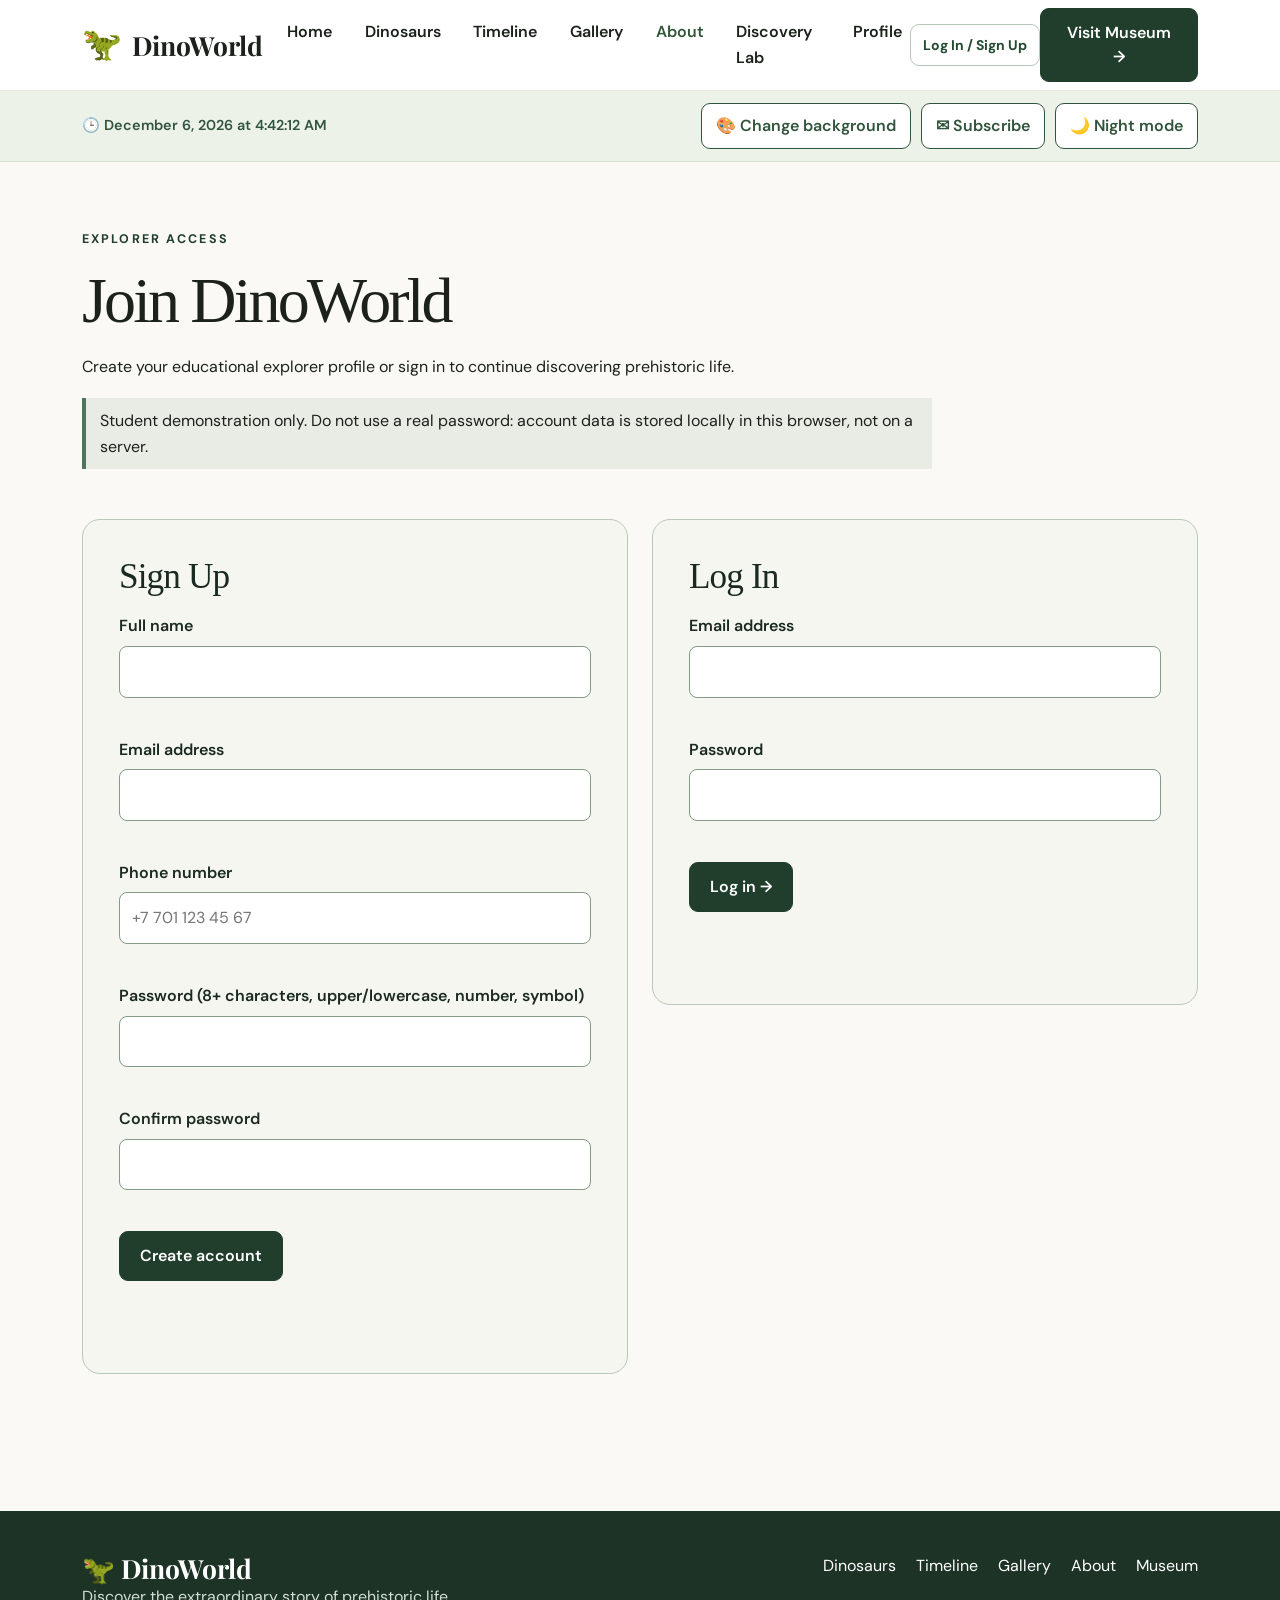
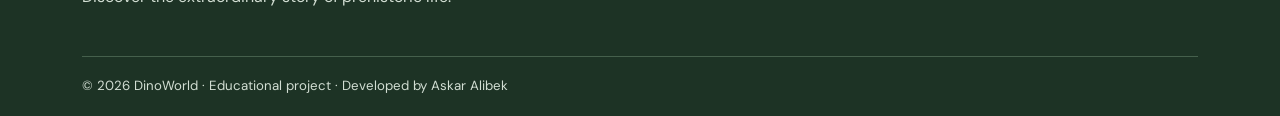
==== commit f6c4d5d7: "Fix catalogue search and form validation" ====
--- a/account.html
+++ b/account.html
@@ -8,6 +8,7 @@
   </title>
   <link href="https://cdn.jsdelivr.net/npm/bootstrap@5.3.3/dist/css/bootstrap.min.css" rel="stylesheet"/>
   <link href="css/style.css" rel="stylesheet"/>
+<script defer src="https://code.jquery.com/jquery-3.7.1.min.js"></script>
  </head>
  <body>
   <header class="site-header">
